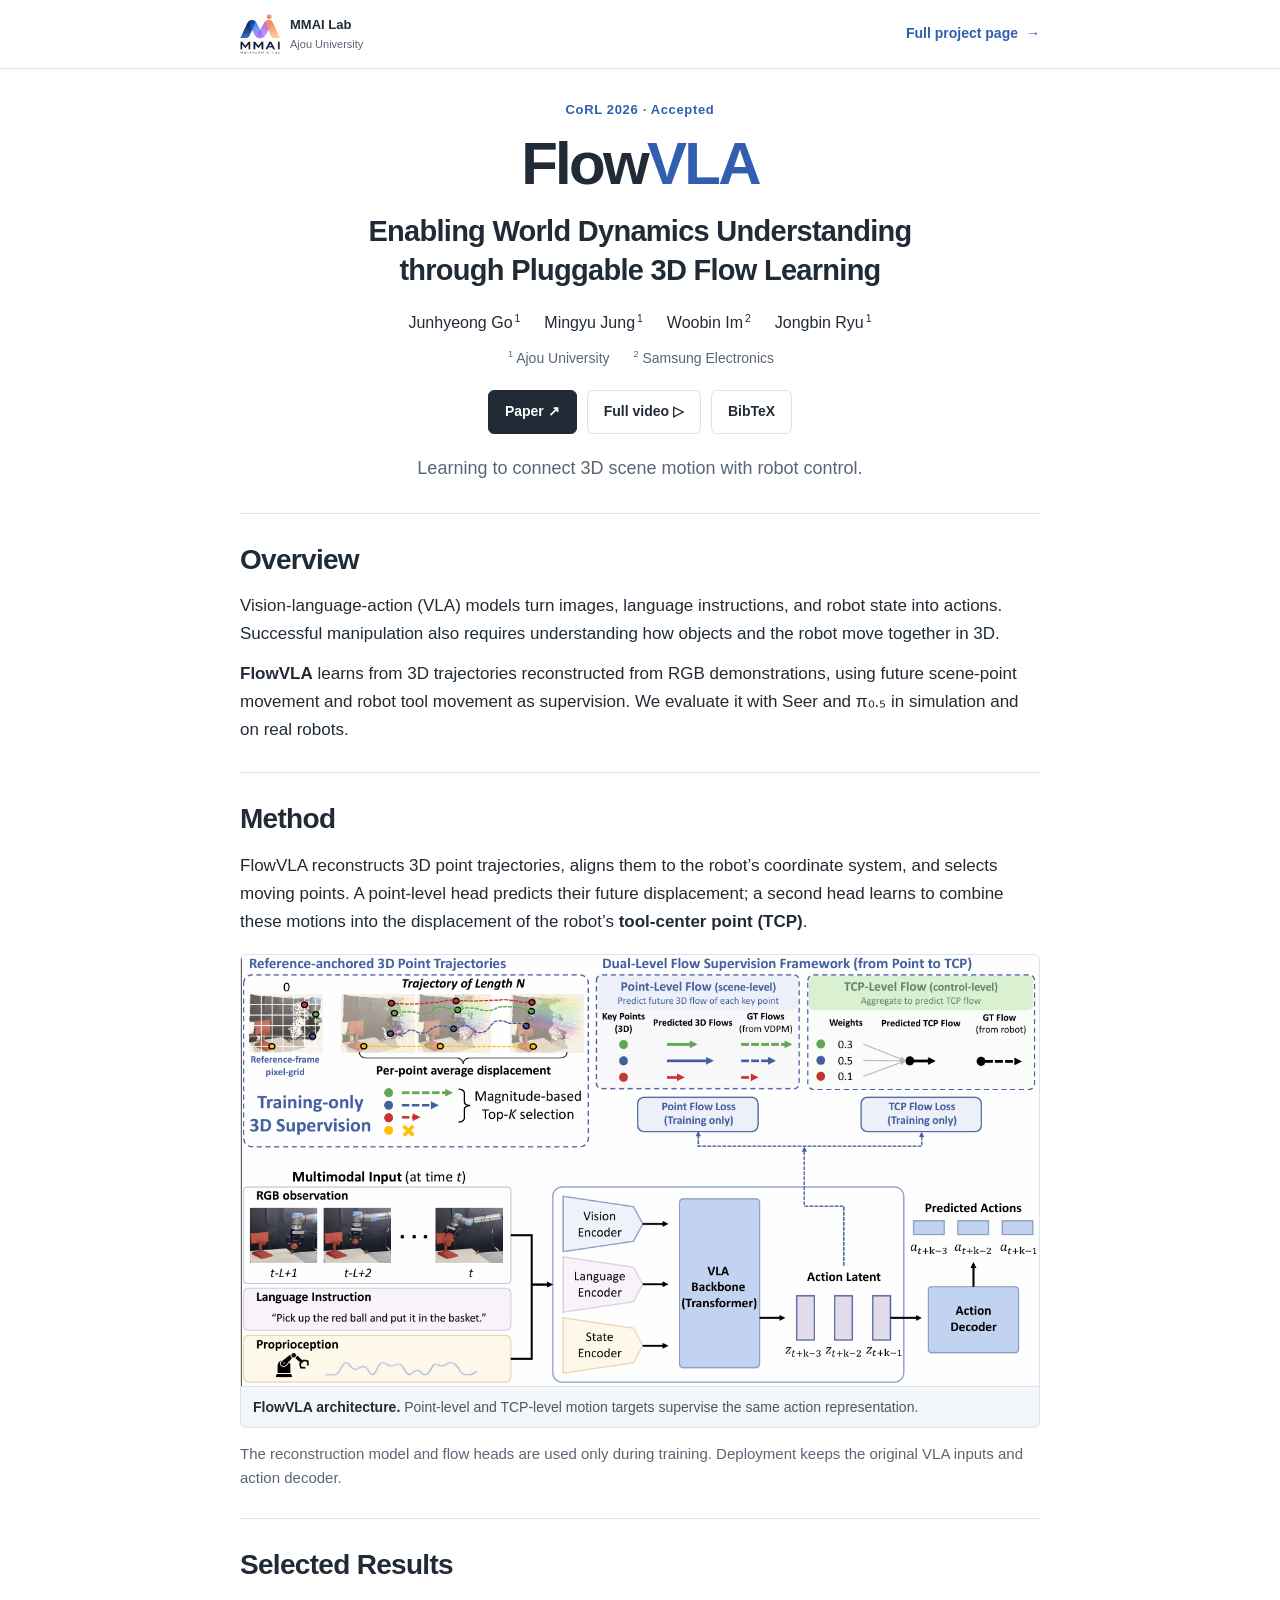
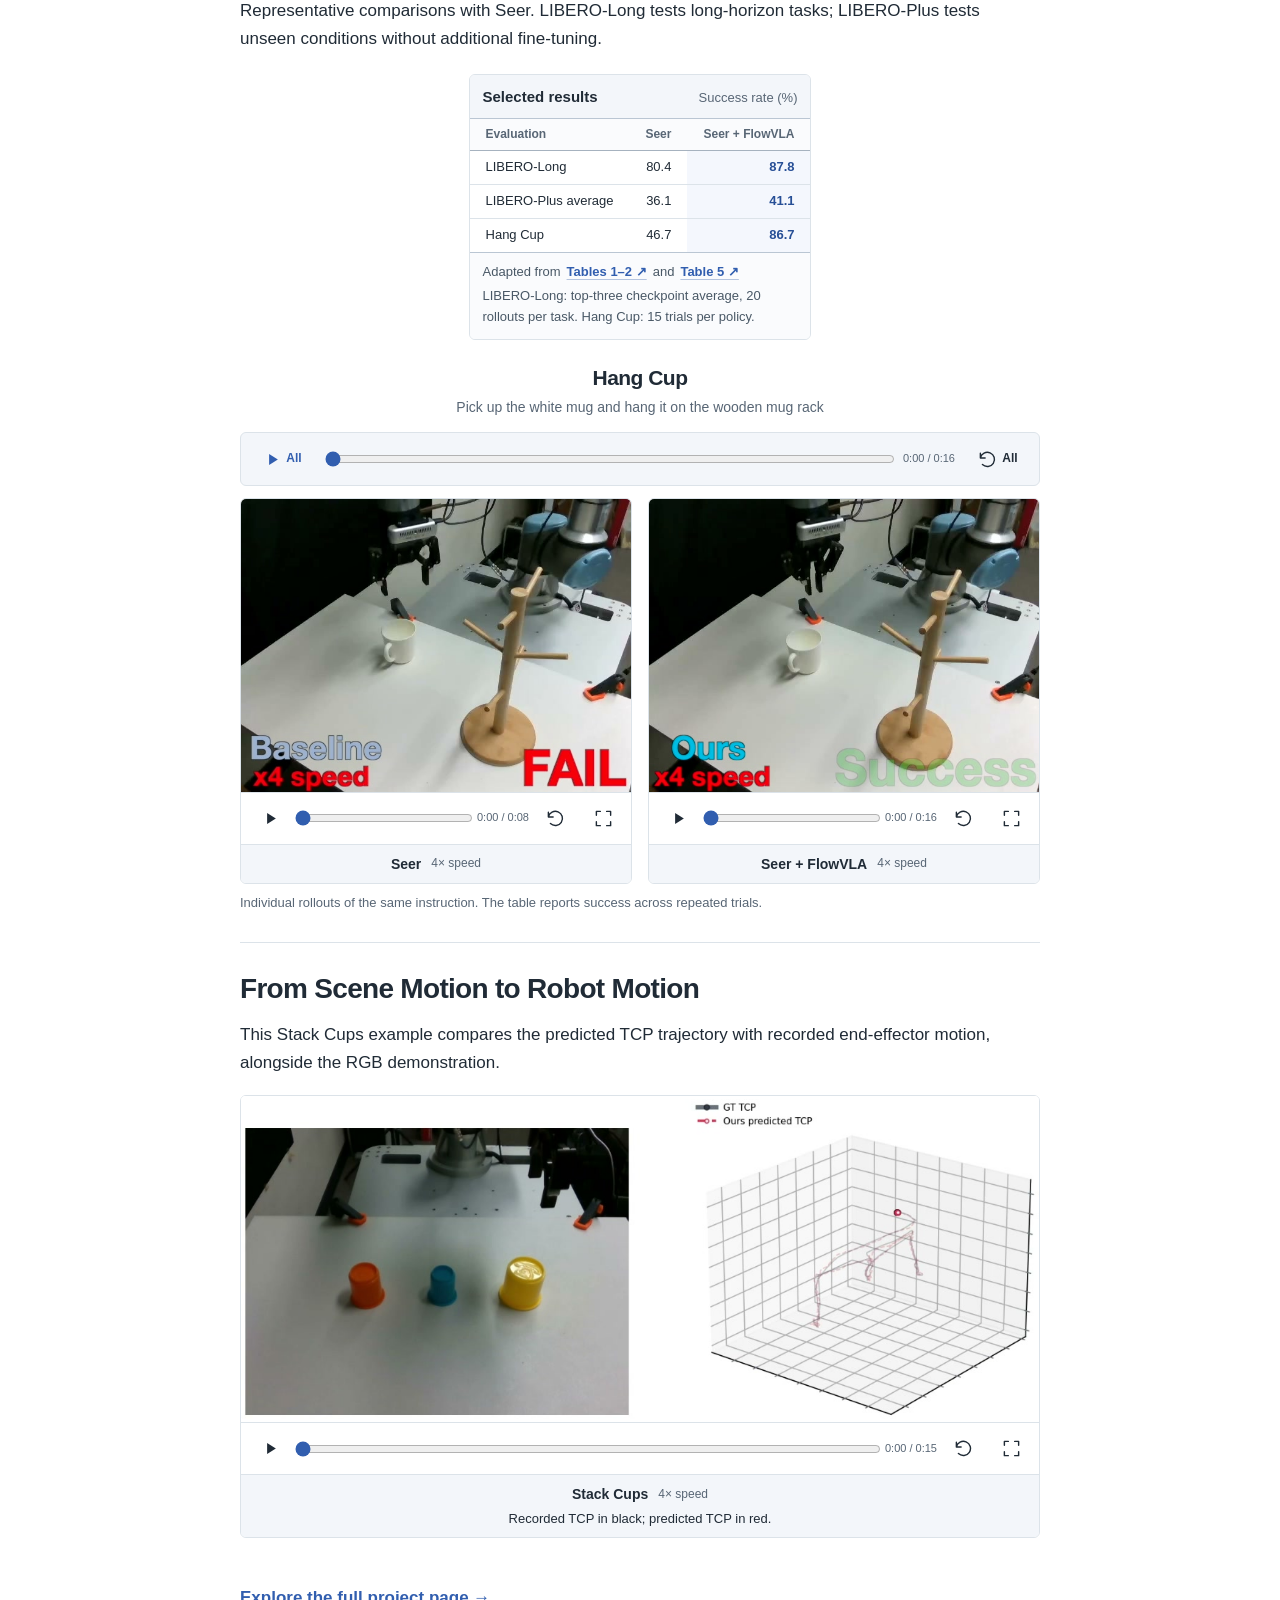
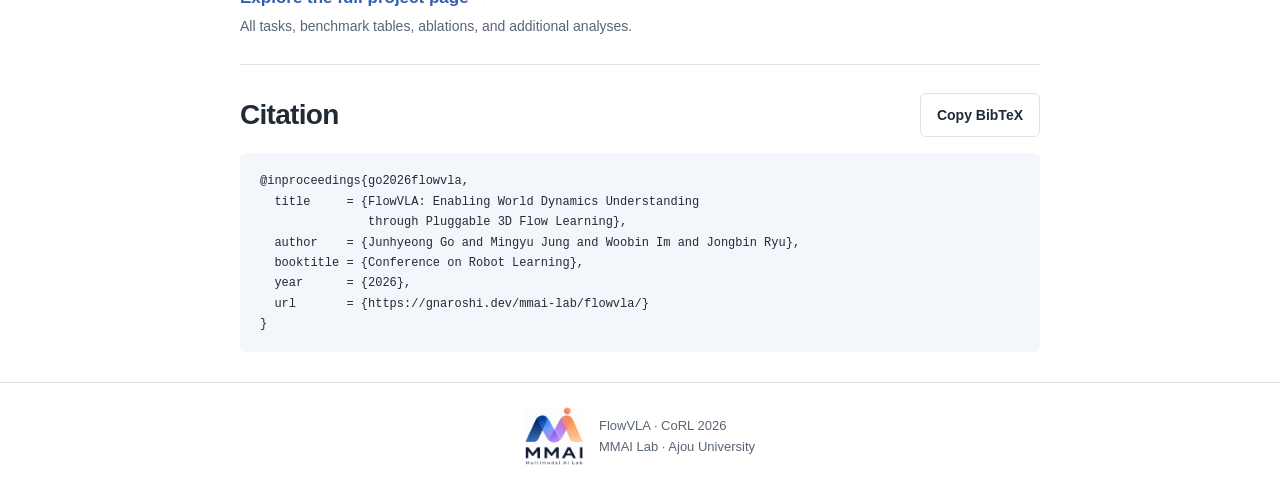
==== flowvla/abstract/index.html @ 70530c6d "Add a concise FlowVLA research summary" ====
<!doctype html>
<html lang="en"><head><meta charset="utf-8"><meta name="viewport" content="width=device-width,initial-scale=1"><meta name="color-scheme" content="light"><title>FlowVLA — Research Summary · CoRL 2026</title><meta name="description" content="FlowVLA distills manipulation-relevant 3D scene motion into VLA policies using training-only point-to-TCP supervision. Accepted at CoRL 2026. MMAI Lab, Ajou University."><meta name="author" content="Junhyeong Go, Mingyu Jung, Woobin Im, Jongbin Ryu"><meta name="citation_title" content="FlowVLA: Enabling World Dynamics Understanding through Pluggable 3D Flow Learning"><meta name="citation_author" content="Junhyeong Go"><meta name="citation_author" content="Mingyu Jung"><meta name="citation_author" content="Woobin Im"><meta name="citation_author" content="Jongbin Ryu"><meta name="citation_conference_title" content="Conference on Robot Learning"><meta name="citation_publication_date" content="2026"><meta property="og:type" content="website"><meta property="og:title" content="FlowVLA — Research Summary · CoRL 2026"><meta property="og:description" content="Learn 3D motion during training. Keep the original VLA at inference."><link rel="icon" href="../assets/images/favicon.png" type="image/png"><link rel="stylesheet" href="../styles.css?v=16"><script src="../script.js?v=14" defer></script><link rel="canonical" href="https://gnaroshi.dev/mmai-lab/flowvla/abstract/"><meta property="og:url" content="https://gnaroshi.dev/mmai-lab/flowvla/abstract/"><meta property="og:image" content="https://gnaroshi.dev/mmai-lab/flowvla/assets/images/overview.jpg"><meta property="og:image:alt" content="FlowVLA: Pluggable 3D Flow Learning"><meta name="twitter:card" content="summary_large_image"><meta name="citation_pdf_url" content="https://gnaroshi.dev/mmai-lab/flowvla/assets/papers/flowvla-submission.pdf"><link rel="stylesheet" href="summary.css?v=1"></head>
<body class="summary-page">
<a class="skip" href="#main">Skip to content</a>
<header class="site-header summary-header"><div class="wrap header-inner"><a class="brand" href="https://mmai-laboratory.github.io/" aria-label="MMAI Lab homepage"><img src="../assets/images/mmai-logo.png" width="58" height="58" alt="MMAI Lab"><span>MMAI Lab<small>Ajou University</small></span></a><a class="return-link" href="../">Full project page <span aria-hidden="true">→</span></a></div></header>
<a class="back-to-top" href="#top" aria-label="Back to top" title="Back to top"><svg viewBox="0 0 24 24" width="20" height="20" fill="none" stroke="currentColor" stroke-width="1.8" stroke-linecap="round" stroke-linejoin="round" aria-hidden="true"><path d="m6 12 6-6 6 6M12 6v14M5 3h14"/></svg></a>
<main id="main">
<section id="top" tabindex="-1" class="hero wrap" aria-labelledby="title">
  <p class="venue">CoRL 2026 · Accepted</p>
  <h1 id="title">Flow<span>VLA</span></h1>
  <p class="paper-title">Enabling World Dynamics Understanding<br class="title-break"> through Pluggable 3D Flow Learning</p>
  <div class="authors"><span><a href="https://gojunhyeong.github.io/">Junhyeong Go</a><sup>1</sup></span><span><a href="https://gnaroshi.dev/">Mingyu Jung</a><sup>1</sup></span><span><a href="https://iwbn.github.io/">Woobin Im</a><sup>2</sup></span><span><a href="https://sites.google.com/view/jongbinryu/about-me">Jongbin Ryu</a><sup>1</sup></span></div>
  <div class="affiliations"><span><sup>1</sup> Ajou University</span><span><sup>2</sup> Samsung Electronics</span></div>
  <div class="actions"><a class="button primary" href="../assets/papers/flowvla-submission.pdf">Paper ↗</a><a class="button" href="../#overview-player">Full video ▷</a><a class="button" href="#citation">BibTeX</a></div>
  <p class="hero-summary">Learning to connect 3D scene motion with robot control.</p>
</section>
<section id="overview" class="section wrap" tabindex="-1" aria-labelledby="overview-title">
  <h2 id="overview-title">Overview</h2>
  <p>Vision-language-action (VLA) models turn images, language instructions, and robot state into actions. Successful manipulation also requires understanding how objects and the robot move together in 3D.</p>
  <p><strong>FlowVLA</strong> learns from 3D trajectories reconstructed from RGB demonstrations, using future scene-point movement and robot tool movement as supervision. We evaluate it with Seer and π₀.₅ in simulation and on real robots.</p>
</section>
<section id="method" class="section wrap" tabindex="-1" aria-labelledby="method-title">
  <h2 id="method-title">Method</h2>
  <p>FlowVLA reconstructs 3D point trajectories, aligns them to the robot’s coordinate system, and selects moving points. A point-level head predicts their future displacement; a second head learns to combine these motions into the displacement of the robot’s <strong>tool-center point (TCP)</strong>.</p>
  <figure class="research-figure "><a class="figure-image" href="../assets/images/method.png" data-figure-title="FlowVLA architecture" data-figure-caption="Point-level and TCP-level motion targets supervise the same action representation." aria-label="Enlarge FlowVLA architecture"><img src="../assets/images/method.png" width="1276" height="690" loading="lazy" alt="FlowVLA reconstructs scene motion and supervises point-level flow and tool-center-point flow during training."></a><figcaption><span class="figure-caption-title">FlowVLA architecture.</span> Point-level and TCP-level motion targets supervise the same action representation.</figcaption></figure>
  <p class="training-note">The reconstruction model and flow heads are used only during training. Deployment keeps the original VLA inputs and action decoder.</p>
</section>
<section id="results" class="section wrap" tabindex="-1" aria-labelledby="results-title">
  <h2 id="results-title">Selected Results</h2>
  <p>Representative comparisons with Seer. LIBERO-Long tests long-horizon tasks; LIBERO-Plus tests unseen conditions without additional fine-tuning.</p>
  <figure class="table-block compact-table summary-table">
  <figcaption class="table-caption" id="selected-caption"><span class="table-title">Selected results</span> <span class="table-metric">Success rate (%)</span></figcaption>
  <div class="table-scroll" tabindex="0" role="region" aria-label="Selected results"><table class="result-table" aria-labelledby="selected-caption"><thead><tr><th scope="col">Evaluation</th><th scope="col">Seer</th><th scope="col">Seer + FlowVLA</th></tr></thead><tbody><tr><th scope="row">LIBERO-Long</th><td>80.4</td><td class="ours-column">87.8</td></tr><tr><th scope="row">LIBERO-Plus average</th><td>36.1</td><td class="ours-column">41.1</td></tr><tr><th scope="row">Hang Cup</th><td>46.7</td><td class="ours-column">86.7</td></tr></tbody></table></div>
  <div class="table-footer"><p class="table-provenance"><span>Adapted from</span> <a class="table-source-link" href="../assets/papers/flowvla-submission.pdf#page=6" target="_blank" rel="noopener" aria-label="Paper Tables 1–2, page 6 (opens in a new tab)">Tables 1–2 ↗</a><span>and</span> <a class="table-source-link" href="../assets/papers/flowvla-submission.pdf#page=8" target="_blank" rel="noopener" aria-label="Paper Table 5, page 8 (opens in a new tab)">Table 5 ↗</a></p><p class="table-note">LIBERO-Long: top-three checkpoint average, 20 rollouts per task. Hang Cup: 15 trials per policy.</p></div>
</figure>
  <div class="summary-comparison"><h3>Hang Cup</h3><p class="instruction">Pick up the white mug and hang it on the wooden mug rack</p><div class="media-group" data-group-label="Hang Cup comparison"><div class="comparison-pair"><figure class="clip" data-media="hang-cup-baseline">
  <div class="media-shell" data-title="Hang Cup · Seer">
    <div class="video-viewport" style="--video-ratio:1.3333333333;--frame-width:100.0000000000%;--crop-width:100.0000000000%;--crop-height:100.0000000000%;--crop-left:0.0000000000%;--crop-top:0.0000000000%"><div class="video-frame"><video class="loop-video" controls muted playsinline preload="none" data-duration="8.75875" width="640" height="480" poster="../assets/posters/ppt-hang-cup-baseline.jpg" aria-label="Hang Cup · Seer" ><source src="../assets/videos/ppt-hang-cup-baseline.mp4" type="video/mp4"></video></div></div>
  </div>
  <figcaption><span class="clip-label">Seer<span class='speed'>4× speed</span></span></figcaption>
</figure><figure class="clip" data-media="hang-cup-ours">
  <div class="media-shell" data-title="Hang Cup · Seer + FlowVLA">
    <div class="video-viewport" style="--video-ratio:1.3333333333;--frame-width:100.0000000000%;--crop-width:100.0000000000%;--crop-height:100.0000000000%;--crop-left:0.0000000000%;--crop-top:0.0000000000%"><div class="video-frame"><video class="loop-video" controls muted playsinline preload="none" data-duration="16.558208" width="640" height="480" poster="../assets/posters/ppt-hang-cup-ours.jpg" aria-label="Hang Cup · Seer + FlowVLA" ><source src="../assets/videos/ppt-hang-cup-ours.mp4" type="video/mp4"></video></div></div>
  </div>
  <figcaption><span class="clip-label">Seer + FlowVLA<span class='speed'>4× speed</span></span></figcaption>
</figure></div></div><p class="caption">Individual rollouts of the same instruction. The table reports success across repeated trials.</p></div>
</section>
<section id="motion" class="section wrap" tabindex="-1" aria-labelledby="motion-title">
  <h2 id="motion-title">From Scene Motion to Robot Motion</h2>
  <p>This Stack Cups example compares the predicted TCP trajectory with recorded end-effector motion, alongside the RGB demonstration.</p>
  <figure class="clip" data-media="tcp-stack-cups">
  <div class="media-shell" data-title="Stack Cups">
    <div class="video-viewport" style="--video-ratio:2.4454148472;--frame-width:100.0000000000%;--crop-width:100.0000000000%;--crop-height:104.8034934498%;--crop-left:0.0000000000%;--crop-top:-2.4017467249%"><div class="video-frame"><video class="loop-video" controls muted playsinline preload="none" data-duration="15.067" width="1120" height="480" poster="../assets/posters/ppt-tcp-stack-cups.jpg" aria-label="Stack Cups" ><source src="../assets/videos/ppt-tcp-stack-cups.mp4" type="video/mp4"></video></div></div>
  </div>
  <figcaption><span class="clip-label">Stack Cups<span class='speed'>4× speed</span></span><span class="clip-description">Recorded TCP in black; predicted TCP in red.</span></figcaption>
</figure>
</section>
<div class="wrap full-study"><a href="../">Explore the full project page <span aria-hidden="true">→</span></a><p>All tasks, benchmark tables, ablations, and additional analyses.</p></div>
<section id="citation" data-outline-target class="section wrap citation" tabindex="-1" aria-labelledby="citation-title"><div class="citation-heading"><h2 id="citation-title">Citation</h2><div class="copy-wrap js-only"><span id="copy-status" role="status" aria-live="polite"></span><button id="copy-citation" class="button" type="button">Copy BibTeX</button></div></div><pre tabindex="0"><code id="bibtex">@inproceedings{go2026flowvla,
  title     = {FlowVLA: Enabling World Dynamics Understanding
               through Pluggable 3D Flow Learning},
  author    = {Junhyeong Go and Mingyu Jung and Woobin Im and Jongbin Ryu},
  booktitle = {Conference on Robot Learning},
  year      = {2026},
  url       = {https://gnaroshi.dev/mmai-lab/flowvla/}
}</code></pre></section>
</main>
<footer><div class="wrap footer-inner"><a href="https://mmai-laboratory.github.io/" aria-label="MMAI Lab homepage"><img src="../assets/images/mmai-logo.png" width="92" height="92" alt="MMAI Lab" loading="lazy"></a><p>FlowVLA · CoRL 2026<br>MMAI Lab · Ajou University</p></div></footer>
<dialog id="video-dialog" aria-labelledby="dialog-title"><div class="dialog-head"><h2 id="dialog-title"></h2><button type="button" id="close-dialog" class="button">Close ×</button></div><div class="media-shell" data-title="Expanded video"><div class="video-viewport"><div class="video-frame"><video id="expanded-video" controls muted playsinline preload="none"></video></div></div></div></dialog>
<dialog id="figure-dialog" aria-labelledby="figure-dialog-title"><div class="dialog-head"><h2 id="figure-dialog-title"></h2><div class="dialog-actions"><button type="button" id="figure-zoom" class="button" aria-pressed="false">Original size</button><button type="button" id="close-figure" class="button">Close ×</button></div></div><div class="figure-viewer" tabindex="0" aria-label="Enlarged figure"><img id="expanded-figure" alt=""></div><p id="figure-dialog-caption"></p></dialog>
</body></html>
---- flowvla/styles.css ----
:root{--ink:#202b36;--muted:#586675;--accent:#315eaf;--line:#dce3e9;--soft:#f3f6fa;--surface:#fafbfd;--width:800px;--reading:800px;--radius:6px;--body:17px;--header:88px;--section-gap:40px;--block-gap:28px}
*{box-sizing:border-box}html{scroll-behavior:smooth;scroll-padding-top:var(--header)}body{margin:0;color:var(--ink);background:#fff;font:var(--body)/1.65 -apple-system,BlinkMacSystemFont,"Segoe UI",Arial,sans-serif;-webkit-font-smoothing:antialiased}h1,h2,h3,h4,p,figure{margin:0}h1,h2,h3,h4{line-height:1.3;letter-spacing:-.025em;text-wrap:balance}h2{font-size:30px;font-weight:700}h3{font-size:23px;font-weight:650}h4{font-size:19px;font-weight:650}p{overflow-wrap:break-word}a{color:var(--accent);text-decoration:none;text-underline-offset:3px}a:hover{text-decoration:underline}button,input{font:inherit}button{cursor:pointer}button,a{-webkit-tap-highlight-color:transparent}button:focus-visible,a:focus-visible,input:focus-visible,[tabindex="0"]:focus-visible{outline:3px solid var(--accent);outline-offset:3px}[tabindex="-1"]:focus{outline:none}img,video{display:block;max-width:100%;height:auto}strong{font-weight:650}button:disabled{opacity:.6;cursor:wait}[hidden]{display:none!important}.wrap{width:min(var(--width),calc(100% - 48px));margin-inline:auto}.prose{width:100%;max-width:var(--reading);margin-inline:auto}.prose p+p{margin-top:14px}.prose h3+p,.prose h4+p{margin-top:10px}.caption,.table-note{font-size:13px;line-height:1.6;color:var(--muted);margin:10px 0 0}.skip{position:fixed;z-index:100;top:8px;left:8px;background:white;padding:8px 16px;transform:translateY(-180%)}.skip:focus{transform:none}.sr-only,.group-label{position:absolute;width:1px;height:1px;padding:0;margin:-1px;overflow:hidden;clip:rect(0,0,0,0);white-space:nowrap;border:0}.js-only{display:none}.js .js-only{display:flex}.anchor-alias{display:block;height:0;pointer-events:none}
.site-header{overflow-anchor:none;position:sticky;z-index:20;top:0;background:#fffffff5;backdrop-filter:blur(12px);border-bottom:1px solid var(--line)}.header-inner{display:flex;align-items:center;justify-content:space-between;gap:20px;min-height:68px;position:relative}.brand{display:flex;align-items:center;gap:10px;color:var(--ink);font-size:13px;line-height:1.3;font-weight:650;white-space:nowrap}.brand:hover{text-decoration:none}.brand img{width:40px;height:42px;object-fit:contain}.brand small{display:block;font-size:11px;font-weight:400;color:var(--muted);margin-top:3px}.main-nav{display:flex;flex-wrap:wrap;align-items:center;gap:20px;font-size:13px;line-height:1.4}.main-nav a{color:var(--muted);padding:14px 0}.main-nav a[aria-current]{color:var(--accent);text-decoration:underline;text-underline-offset:7px;text-decoration-thickness:2px}.nav-toggle{display:none;border:1px solid var(--line);border-radius:6px;background:white;font-size:14px;min-height:44px;padding:8px 12px;color:var(--ink)}
.hero{text-align:center;padding:38px 0 28px}.venue{font-size:13px;letter-spacing:.05em;color:var(--accent);font-weight:600;margin-bottom:12px}.hero h1{font-size:60px;letter-spacing:-.045em;font-weight:740;line-height:1.06}.hero h1 span{color:var(--accent)}.paper-title{font-size:29px;line-height:1.35;font-weight:550;letter-spacing:-.025em;margin:16px auto 20px;text-wrap:balance}.authors{display:flex;justify-content:center;flex-wrap:wrap;gap:6px 24px;font-size:16px}.authors a{color:var(--ink)}sup{font-size:.65em;line-height:0;vertical-align:super;margin-left:2px}.affiliations{display:flex;justify-content:center;flex-wrap:wrap;gap:4px 22px;margin-top:10px;color:var(--muted);font-size:14px}.actions{display:flex;justify-content:center;gap:10px;margin:20px 0}.button{display:inline-flex;align-items:center;justify-content:center;min-height:44px;padding:9px 16px;border:1px solid var(--line);border-radius:var(--radius);background:white;color:var(--ink);font-size:14px;line-height:1.4;font-weight:600}.button:hover{background:var(--soft);text-decoration:none}.button.primary{background:var(--ink);border-color:var(--ink);color:white}.hero-summary{font-size:18px;line-height:1.6;color:var(--muted);margin:20px auto 0}.overview{padding-bottom:var(--section-gap)}.overview-player figcaption{display:none}.abstract{margin:0 0 22px}.abstract h2{margin-bottom:16px}.section{padding:var(--section-gap) 0;border-top:2px solid var(--line)}.section-intro{margin-bottom:22px;border-left:3px solid var(--accent);padding-left:16px}.section-intro h2+p{margin-top:12px}.result-block{margin-top:var(--block-gap);padding-top:var(--block-gap);border-top:1px solid var(--line)}.section-intro+.result-block{border-top:0;padding-top:0;margin-top:0}.result-block>h3,.result-block>.prose>h3{margin-bottom:10px}.result-explanation{margin-bottom:14px}.performance-evidence>.result-explanation{margin:16px 0 0}.subsection-heading{margin-bottom:14px}.method-summary{margin:0 0 20px}.method-summary p+p{margin-top:14px}.additional-result{margin-top:24px}.additional-result>h3{font-size:20px;margin-bottom:10px}
/* One shared reading column. Every figure owns its caption and true aspect ratio. */
.research-figure{margin:18px auto 0;max-width:100%;min-width:0;width:100%}.figure-image{display:block;position:relative;max-width:100%;overflow:hidden;background:white;cursor:zoom-in;border:1px solid var(--line);border-radius:var(--radius) var(--radius) 0 0}.figure-image>img{width:100%;height:auto;object-fit:contain}.figure-image:hover{border-color:#9ab1d3}.research-figure figcaption{margin:0;padding:9px 12px;background:var(--soft);border:1px solid var(--line);border-top:0;border-radius:0 0 var(--radius) var(--radius);font-size:13px;line-height:1.55;color:var(--muted);text-align:left}.figure-caption-title{font-weight:650;color:var(--ink)}.figure-panels{display:grid;grid-template-columns:var(--panel-columns,1fr 1fr);gap:12px;padding:12px;border:1px solid var(--line);border-radius:var(--radius) var(--radius) 0 0}.figure-panel{position:relative;aspect-ratio:var(--panel-ratio);overflow:hidden;display:block;border:0;border-radius:0}.figure-panel img{position:absolute;width:var(--panel-width);max-width:none;height:auto;left:var(--panel-left);top:0}.figure-medium{max-width:660px}.reconstruction-figure{margin:0!important}.data-efficiency{display:grid;grid-template-columns:minmax(0,1fr) 280px;gap:28px;align-items:center}.data-efficiency h3{margin-bottom:10px}.data-efficiency p{font-size:16px}.data-efficiency .research-figure{margin:0}.setup-layout{display:grid;grid-template-columns:280px minmax(0,1fr);gap:28px;align-items:center;margin:16px 0 22px}.setup-layout .research-figure{margin:0}.setup-layout p{font-size:16px}.task-taxonomy{border:1px solid var(--line);border-radius:var(--radius);overflow:hidden}.task-taxonomy figcaption{border:0;border-top:1px solid var(--line);border-radius:0}.task-categories{display:grid;grid-template-columns:repeat(2,minmax(0,1fr));gap:24px;padding:16px}.task-category h4{font-size:19px}.task-category>p{font-size:13px;color:var(--muted);margin:4px 0 12px}.task-tiles{display:grid;grid-template-columns:repeat(2,minmax(0,1fr));gap:10px}.task-tile{display:block;position:relative;aspect-ratio:var(--tile-ratio);overflow:hidden;cursor:zoom-in}.task-tile img{position:absolute;width:var(--tile-width);height:auto;max-width:none;left:var(--tile-left);top:var(--tile-top)}.task-category:last-child .task-tile:last-child{grid-column:1/-1;width:calc((100% - 10px)/2);justify-self:center}.qualitative-block>.prose,.method-evidence>.prose{margin-bottom:16px}.qualitative-block:first-of-type{margin-top:0;padding-top:0;border-top:0}.aggregation-task{text-align:center;font-size:14px;font-weight:600;color:var(--muted);margin:16px 0 10px}
/* The selected task changes; the gallery frame does not. */
.media-gallery{margin-top:16px}.choices{display:flex;justify-content:center;align-items:center;flex-wrap:wrap;gap:6px;margin:0 auto 16px}.choices button{color:var(--muted);border:1px solid var(--line);background:white;border-radius:5px;padding:8px 12px;min-height:44px;line-height:1.35;font-size:14px;font-weight:600}.choices button:hover{background:var(--soft)}.choices button[aria-pressed=true]{color:var(--accent);border-color:#9cb4db;background:#eef3fb}.gallery-panel+.gallery-panel{margin-top:24px}.js .gallery-stage{display:grid;align-items:start;isolation:isolate}.js .gallery-stage>.gallery-panel{grid-area:1/1;width:100%;min-width:0;margin:0}.js .gallery-stage>.gallery-panel[hidden]{display:block!important;visibility:hidden;pointer-events:none}.task-heading{text-align:center;margin:0 auto 12px}.task-heading h3,.task-heading h4{font-size:18px}.js .media-gallery .task-heading{min-height:var(--task-heading-height,0px)}.instruction{font-size:14px;line-height:1.5;color:var(--muted);margin-top:6px}.clip{min-width:0;background:white;border:1px solid var(--line);border-radius:var(--radius);overflow:hidden;display:flex;flex-direction:column}.media-shell{min-width:0;background:white}.media-shell video{width:100%;height:auto;object-fit:contain;background:white}.video-viewport{position:relative;overflow:hidden;aspect-ratio:var(--video-ratio,4/3);background:white;display:flex;align-items:center;justify-content:center}.video-frame{position:relative;width:var(--frame-width,100%);height:100%;overflow:hidden;flex-shrink:0}.media-shell .video-viewport video{position:absolute;inset:0;width:100%;height:100%;max-width:none;object-fit:contain}.js .media-shell .video-frame video{inset:auto;left:var(--crop-left,0%);top:var(--crop-top,0%);width:var(--crop-width,100%);height:var(--crop-height,100%);max-height:none}.clip figcaption{padding:9px 12px;text-align:center;border-top:1px solid var(--line);background:var(--soft);flex:1}.clip-label{display:flex;justify-content:center;align-items:center;flex-wrap:wrap;gap:4px 10px;font-size:14px;font-weight:650;color:var(--ink);line-height:1.45}.speed{color:var(--muted);font-size:12px;font-weight:400;white-space:nowrap}.clip-description{display:block;font-size:13px;line-height:1.5;margin-top:4px}.aggregation-grid,.comparison-pair{display:grid;grid-template-columns:repeat(2,minmax(0,1fr));gap:16px;align-items:stretch;width:100%;margin:0 auto}.comparison-pair.single{display:block;width:calc((100% - 16px)/2)}.media-group{width:100%}
/* Compact icons retain a generous touch target and explicit accessible names. */
.player-controls{display:grid;grid-template-columns:44px minmax(32px,1fr) auto 44px 44px;align-items:center;gap:4px;padding:3px 6px;border-top:1px solid var(--line);background:white;min-height:52px;line-height:1.2}.player-controls button,.group-controls button{display:inline-flex;align-items:center;justify-content:center;gap:5px;background:transparent;border:0;border-radius:4px;color:var(--ink);min-height:44px;min-width:44px;font-size:13px;line-height:1.3;padding:6px}.player-controls button:hover,.group-controls button:hover{background:#e9eff7}.control-button .control-icon{width:19px;height:19px;flex:0 0 19px;display:block;pointer-events:none}.control-scope{font-size:12px;font-weight:600}.control-icon--loading{animation:spin .9s linear infinite}@keyframes spin{to{transform:rotate(360deg)}}.player-time,.group-time{font-variant-numeric:tabular-nums;font-size:11px;white-space:nowrap;color:var(--muted)}.player-seek,.group-seek{width:100%;min-width:0;height:32px;margin:0;accent-color:var(--accent);cursor:pointer}.player-status,.group-status{grid-column:1/-1;color:var(--muted);font-size:13px;line-height:1.5}.player-status:empty,.group-status:empty{display:none}.player-status[data-loading="true"],.group-status[data-loading="true"]{position:absolute;width:1px;height:1px;padding:0;margin:-1px;overflow:hidden;clip:rect(0,0,0,0);white-space:nowrap}.group-controls{display:grid;grid-template-columns:70px minmax(48px,1fr) auto 70px;align-items:center;gap:8px;padding:4px 6px;margin-bottom:12px;background:var(--soft);border:1px solid var(--line);border-radius:var(--radius);line-height:1.4}.group-play{color:var(--accent)!important}
/* Units appear once in each table caption. Rows and numeric columns share a compact rhythm. */
.table-block{margin-top:18px;width:100%;min-width:0}.table-caption{font-size:13px;font-weight:650;color:var(--ink);line-height:1.5;margin:0 0 8px}.table-scroll{overflow-x:auto;max-width:100%;scrollbar-width:thin}.table-scroll:focus-visible{outline-offset:1px}table{border-collapse:separate;border-spacing:0;width:100%;font-size:13px;line-height:1.45;font-variant-numeric:tabular-nums;white-space:nowrap}th,td{padding:7px 9px;border-bottom:1px solid var(--line);text-align:right;vertical-align:middle}thead th{border-top:2px solid #758493;border-bottom:1px solid #a6b2bf;color:var(--muted);font-size:12px;font-weight:600;background:var(--soft);white-space:normal}th:first-child{text-align:left}tbody th{font-weight:450;background:white}tbody tr:last-child>*{border-bottom:2px solid #b2bcc6}.ours td,.ours th{background:#eef3fc;color:#274f96;font-weight:650}.ours-column{color:#274f96;font-weight:650;background:#f4f7fd}.venue-cell{text-align:left;font-size:11px;color:var(--muted);white-space:nowrap}.benchmark-table thead th:nth-child(2){text-align:left}.paper-reference{color:inherit;text-decoration:underline;text-decoration-color:#b3c0d0;text-underline-offset:3px}.paper-reference:hover{color:var(--accent);text-decoration-color:var(--accent)}.analysis-grid{display:grid;grid-template-columns:repeat(2,minmax(0,1fr));gap:24px;align-items:start}.analysis-grid>div{min-width:0}.analysis-grid .table-block{margin-top:0}.analysis-grid table{white-space:normal}.analysis-grid td{white-space:nowrap}.analysis-grid th,.analysis-grid td{padding:7px 8px}
.citation-heading{display:flex;justify-content:space-between;align-items:center;gap:20px;margin-bottom:16px}.citation h2{font-size:28px}.copy-wrap{align-items:center;gap:12px}#copy-status{font-size:13px;color:var(--muted)}pre{margin:0;padding:18px 20px;background:var(--soft);overflow-x:auto;font:12px/1.7 ui-monospace,SFMono-Regular,Menlo,monospace;border-radius:var(--radius)}footer{padding:22px 0;border-top:1px solid var(--line)}.footer-inner{display:flex;justify-content:center;align-items:center;gap:16px}.footer-inner img{width:58px;height:61px;object-fit:contain}.footer-inner p{font-size:13px;color:var(--muted)}dialog{border:1px solid var(--line);border-radius:var(--radius);padding:16px;background:white;color:var(--ink);width:min(1180px,94vw);max-height:94dvh;overflow:auto}dialog::backdrop{background:#172131bd}.dialog-head{display:flex;align-items:center;justify-content:space-between;gap:16px;margin-bottom:12px}.dialog-head h2{font-size:20px}.dialog-actions{display:flex;gap:8px;flex-shrink:0}#video-dialog .media-shell{width:min(100%,calc(70dvh * var(--expanded-ratio,1.33333333)));margin-inline:auto}#video-dialog .player-controls{grid-template-columns:44px minmax(48px,1fr) auto 44px}.figure-viewer{overflow:auto;max-height:72dvh;overscroll-behavior:contain;background:white}.figure-viewer img{width:100%;max-width:100%;height:auto}.figure-viewer.is-original img{width:auto;max-width:none}#figure-dialog-caption{margin-top:12px;font-size:14px;color:var(--muted)}
@media(max-width:760px){:root{--header:78px}.header-inner{min-height:62px;flex-wrap:wrap}.brand img{width:34px;height:36px}.brand small{display:none}.js .nav-toggle{display:block}.js .main-nav{display:none;position:absolute;top:62px;left:-16px;right:-16px;padding:10px 16px 16px;background:white;border-bottom:1px solid var(--line);box-shadow:0 10px 15px #202b3610;grid-template-columns:repeat(2,minmax(0,1fr));gap:4px 12px;font-size:14px}.js .main-nav.is-open{display:grid}.main-nav a{padding:12px 10px}.main-nav a[aria-current]{background:var(--soft);border-radius:4px;text-decoration:none}.paper-title{font-size:26px}.title-break{display:none}.setup-layout{grid-template-columns:240px 1fr;gap:20px}.data-efficiency{grid-template-columns:1fr 240px;gap:20px}.analysis-grid{grid-template-columns:1fr;gap:20px}.task-categories{gap:18px;padding:12px}.task-tiles{gap:8px}.task-category:last-child .task-tile:last-child{width:calc((100% - 8px)/2)}}
@media(max-width:600px){:root{--body:16px;--section-gap:30px;--block-gap:22px}.wrap{width:calc(100% - 32px)}h2{font-size:27px}h3{font-size:22px}.hero{padding:28px 0 22px}.hero h1{font-size:50px}.paper-title{font-size:23px;margin:14px auto 18px}.authors{display:grid;grid-template-columns:repeat(2,max-content);gap:8px 18px;font-size:15px}.affiliations{font-size:13px;gap:2px 14px}.actions{margin:18px 0}.button{padding:9px 12px}.hero-summary{font-size:17px}.abstract{margin:0 0 18px}.section-intro{padding-left:12px;margin-bottom:18px}.research-figure{margin-top:14px}.research-figure figcaption{font-size:12px;padding:8px 10px}.figure-panels{grid-template-columns:1fr;padding:10px;gap:14px}.data-efficiency{grid-template-columns:1fr;gap:16px}.efficiency-chart{max-width:260px}.data-efficiency .research-figure{margin-inline:auto}.setup-layout{grid-template-columns:1fr;gap:14px}.setup-layout .research-figure{width:260px;margin-inline:auto}.setup-layout p{font-size:16px}.task-categories{grid-template-columns:1fr;gap:20px}.task-category>p{margin-bottom:10px}.task-tile{max-width:none}.aggregation-grid,.comparison-pair{grid-template-columns:1fr;gap:14px}.comparison-pair.single{width:100%}.choices{gap:6px;margin-bottom:12px}.choices button{font-size:13px;padding:8px 10px}.task-heading h3,.task-heading h4{font-size:18px}.clip-label{font-size:14px}.aggregation-task{font-size:13px}.table-block{margin-top:14px}th:first-child{position:sticky;left:0;z-index:1;max-width:146px;min-width:100px;white-space:normal;box-shadow:1px 0 var(--line)}.table-caption{font-size:12px}.table-note,.caption{font-size:12px}.benchmark-table{min-width:660px}.result-table{font-size:13px}.analysis-grid table{min-width:0}.analysis-grid th:first-child{max-width:none}.citation h2{font-size:25px}.citation-heading{gap:12px}.copy-wrap{flex-direction:column-reverse;align-items:flex-end;gap:6px}pre{padding:14px;font-size:11px}dialog{padding:12px;width:calc(100vw - 20px)}.dialog-head{align-items:flex-start}.dialog-head h2{font-size:18px}.dialog-actions{gap:6px}.dialog-actions .button{font-size:12px;padding:8px 10px}.figure-viewer{max-height:66dvh}.dialog-head:has(.dialog-actions){flex-wrap:wrap}.dialog-actions{margin-left:auto}}
@media(max-width:380px){.player-controls{grid-template-columns:44px minmax(26px,1fr) auto 44px 44px;gap:2px;padding-inline:3px}.player-time{font-size:10px}.group-controls{grid-template-columns:70px 1fr 70px;gap:2px 6px}.group-seek{grid-column:1/-1;grid-row:1}.group-play,.group-time,.group-restart{grid-row:2}.group-time{text-align:center}.group-status{grid-row:3}.affiliations{flex-direction:column}.paper-title{font-size:22px}}
@media(prefers-reduced-motion:reduce){html{scroll-behavior:auto}*{animation:none!important;transition:none!important}}
/* Table references belong to each method; short tables use their intrinsic width. */
.method-venue{display:inline-block;margin-left:7px;color:var(--muted);font-size:11px;font-weight:400;white-space:nowrap}.table-block.compact-table{width:max-content;max-width:100%;margin-inline:auto}.compact-table table{width:100%}.compact-table th,.compact-table td{padding:7px 16px}.compact-table .table-note{width:0;min-width:100%;text-align:left}.compact-table th:first-child{position:static;min-width:0;max-width:none;white-space:nowrap;box-shadow:none}.benchmark-table thead th:nth-child(2){text-align:right}
/* Equipment stays a compact image-and-specification unit. */
.setup-layout{display:grid;grid-template-columns:160px minmax(0,1fr);gap:20px;align-items:center;width:min(540px,100%);margin:14px auto 18px;padding:12px;border:1px solid var(--line);border-radius:var(--radius);background:var(--surface)}.setup-photo{display:block;border-radius:4px;overflow:hidden;cursor:zoom-in}.setup-photo img{width:100%;height:auto}.setup-specs{margin:0;font-size:14px;line-height:1.4}.setup-specs>div{display:grid;grid-template-columns:64px 1fr;gap:8px;padding:6px 0}.setup-specs dt{color:var(--muted);font-size:12px}.setup-specs dd{margin:0;font-weight:550}.setup-specs dd span{display:block;font-size:12px;color:var(--muted);font-weight:400;margin-top:2px}.setup-block>.task-taxonomy{margin-top:0}
/* One outline, presented as a right rail or a compact header menu. */
.outline-list,.outline-sublist{list-style:none;margin:0;padding:0}.outline-sublist{padding:0 0 6px 13px}.outline-item>a{font-weight:550}.outline-title{font-size:12px;color:var(--muted);margin:0 0 12px 12px}.outline-nav a,.main-nav a{display:flex;align-items:center;color:var(--muted);font-size:13px;line-height:1.4;text-decoration:none;padding:7px 12px;min-height:32px;border-left:2px solid transparent}.outline-nav a:hover,.main-nav a:hover{color:var(--ink);background:var(--soft)}.outline-nav a[aria-current],.main-nav a[aria-current]{color:var(--accent);background:#eef3fb;border-left-color:var(--accent);font-weight:650;text-decoration:none;border-radius:0 4px 4px 0}.outline-item.is-current-section>a{color:var(--ink)}.js .outline-sublist{display:none}.js .is-current-section>.outline-sublist{display:block}.page-outline{overflow-anchor:none;display:none;position:fixed;top:110px;left:calc(50% + 424px);width:176px;max-height:calc(100dvh - 140px);overflow-y:auto;scrollbar-width:thin;z-index:10}.page-outline .outline-nav{border-left:1px solid var(--line)}.page-outline .outline-item{margin:3px 0}.page-outline a{margin-left:-1px}.header-paper{margin-left:auto;display:none;font-size:13px;min-height:44px;align-items:center;color:var(--muted)}.js .nav-toggle{display:inline-flex;align-items:center;gap:10px;margin-left:auto;max-width:65%;min-height:44px}.nav-location{overflow:hidden;text-overflow:ellipsis;white-space:nowrap}.js .main-nav{display:none;position:absolute;left:auto;right:0;top:calc(100% + 1px);width:min(390px,calc(100vw - 32px));max-height:calc(100dvh - 100px);overflow-y:auto;padding:10px;background:white;border:1px solid var(--line);border-radius:0 0 6px 6px;box-shadow:0 10px 22px #202b3612}.js .main-nav.is-open{display:block}.main-nav .outline-item{margin:0}.main-nav a{min-height:44px;padding:10px 12px;font-size:14px}.main-nav .outline-sublist{padding-left:16px}.back-to-top{display:flex;align-items:center;justify-content:center;position:fixed;bottom:24px;right:24px;z-index:15;width:44px;height:44px;border:1px solid #cdd7e3;border-radius:50%;color:var(--accent);background:white;box-shadow:0 2px 8px #202b3612;text-decoration:none}.js .back-to-top:not(.is-visible){visibility:hidden;pointer-events:none}.back-to-top:hover{background:var(--soft);text-decoration:none}
@media(min-width:1240px){.page-outline{display:block}.js .nav-toggle,.js .main-nav,.js .main-nav.is-open{display:none}.header-paper{display:flex}}
@media(max-width:600px){.compact-table th,.compact-table td{padding:7px 10px}.compact-table th:first-child{white-space:normal;max-width:170px}.compact-table{font-size:13px}.setup-layout{grid-template-columns:120px minmax(0,1fr);gap:14px;padding:10px}.setup-specs{font-size:13px}.setup-specs>div{grid-template-columns:1fr;gap:2px;padding:4px 0}.setup-specs dt{font-size:11px}.setup-specs dd span{font-size:11px}.back-to-top{right:16px;bottom:16px}.benchmark-table{min-width:600px}.method-venue{font-size:10px;margin-left:4px}}
@media(max-width:380px){.setup-layout{grid-template-columns:96px minmax(0,1fr);gap:12px}.compact-table th,.compact-table td{padding-inline:8px}}

/* A table keeps its title, metric, source, and evaluation notes together. */
.table-block{border:1px solid var(--line);border-radius:var(--radius);background:white;overflow:hidden}
.table-caption{display:flex;align-items:baseline;justify-content:space-between;flex-wrap:wrap;gap:4px 16px;margin:0;padding:11px 13px;background:var(--soft);line-height:1.4}
.table-title{font-size:15px;font-weight:650;color:var(--ink)}
.table-metric{font-size:13px;font-weight:400;color:var(--muted);white-space:nowrap}
.table-block thead th{border-top:1px solid #bac6d3;background:#fafbfd}
.table-block tbody tr:last-child>*{border-bottom:0}
.table-footer{padding:9px 13px 11px;border-top:1px solid #bac6d3;background:#fafbfd;min-width:0}
.table-provenance{display:flex;align-items:baseline;flex-wrap:wrap;gap:2px 6px;font-size:13px;line-height:1.5;color:#495866}
.table-source-link{display:inline-flex;align-items:baseline;gap:5px;color:var(--accent);font-weight:600;text-decoration:underline;text-decoration-color:#b4c4df;text-underline-offset:3px}
.table-source-link:hover{text-decoration-color:var(--accent)}
.table-source-link>span{font-size:12px}.table-source-label{font-weight:600;color:var(--ink)}
.table-footer .table-note{width:auto;min-width:0;margin:5px 0 0;font-size:13px;line-height:1.6;color:#495866}
.compact-table .table-caption,.compact-table .table-footer{width:0;min-width:100%}
.table-scroll:focus-visible{outline-offset:-3px}
.research-figure figcaption{font-size:14px;color:#495866;line-height:1.6}
@media(max-width:600px){.table-caption{padding:10px 11px;gap:3px 12px}.table-footer{padding:9px 11px 10px}.table-title{font-size:14px}.table-metric,.table-provenance,.table-footer .table-note,.research-figure figcaption{font-size:13px}}

@media(max-width:600px){.benchmark-table th:first-child{min-width:170px;max-width:200px}}

/* The full study also links to the concise overview. */
.actions{flex-wrap:wrap}
---- flowvla/abstract/summary.css ----
/* A short reading path; controls and research assets match the full page. */
.summary-page .hero{padding-top:30px;padding-bottom:30px}
.summary-page .hero-summary{max-width:640px}
.summary-header .return-link{display:inline-flex;align-items:center;gap:8px;min-height:44px;font-size:14px;font-weight:550;white-space:nowrap}
.summary-page .section{padding:28px 0;border-top:1px solid var(--line)}
.summary-page .section>h2{margin-bottom:14px}
.summary-page .section>p+p{margin-top:12px}
.summary-page .section h2{font-size:28px}
.summary-page .research-figure{margin-top:18px}
.summary-page .training-note{margin-top:14px;color:var(--muted);font-size:15px;line-height:1.6}
.summary-table{margin-top:20px}
.summary-comparison{margin-top:24px}
.summary-comparison h3{font-size:21px;text-align:center}
.summary-comparison>.instruction{text-align:center;margin:6px 0 14px}
.summary-comparison>.caption{margin-top:9px}
#motion>.clip{margin-top:18px}
.full-study{padding:18px 0 26px}
.full-study>a{font-size:17px;font-weight:600}
.full-study>p{margin-top:3px;color:var(--muted);font-size:14px}
.summary-page .citation{padding-bottom:30px}
@media(max-width:600px){
  .summary-page .hero{padding-top:24px;padding-bottom:24px}
  .summary-header .header-inner{gap:12px}
  .summary-header .return-link{font-size:13px;gap:5px}
  .summary-page .section{padding:24px 0}
  .summary-page .section h2{font-size:25px}
  .summary-page .training-note{font-size:14px}
  .summary-table th:first-child{max-width:130px}
  .summary-page .full-study{padding-bottom:24px}
}
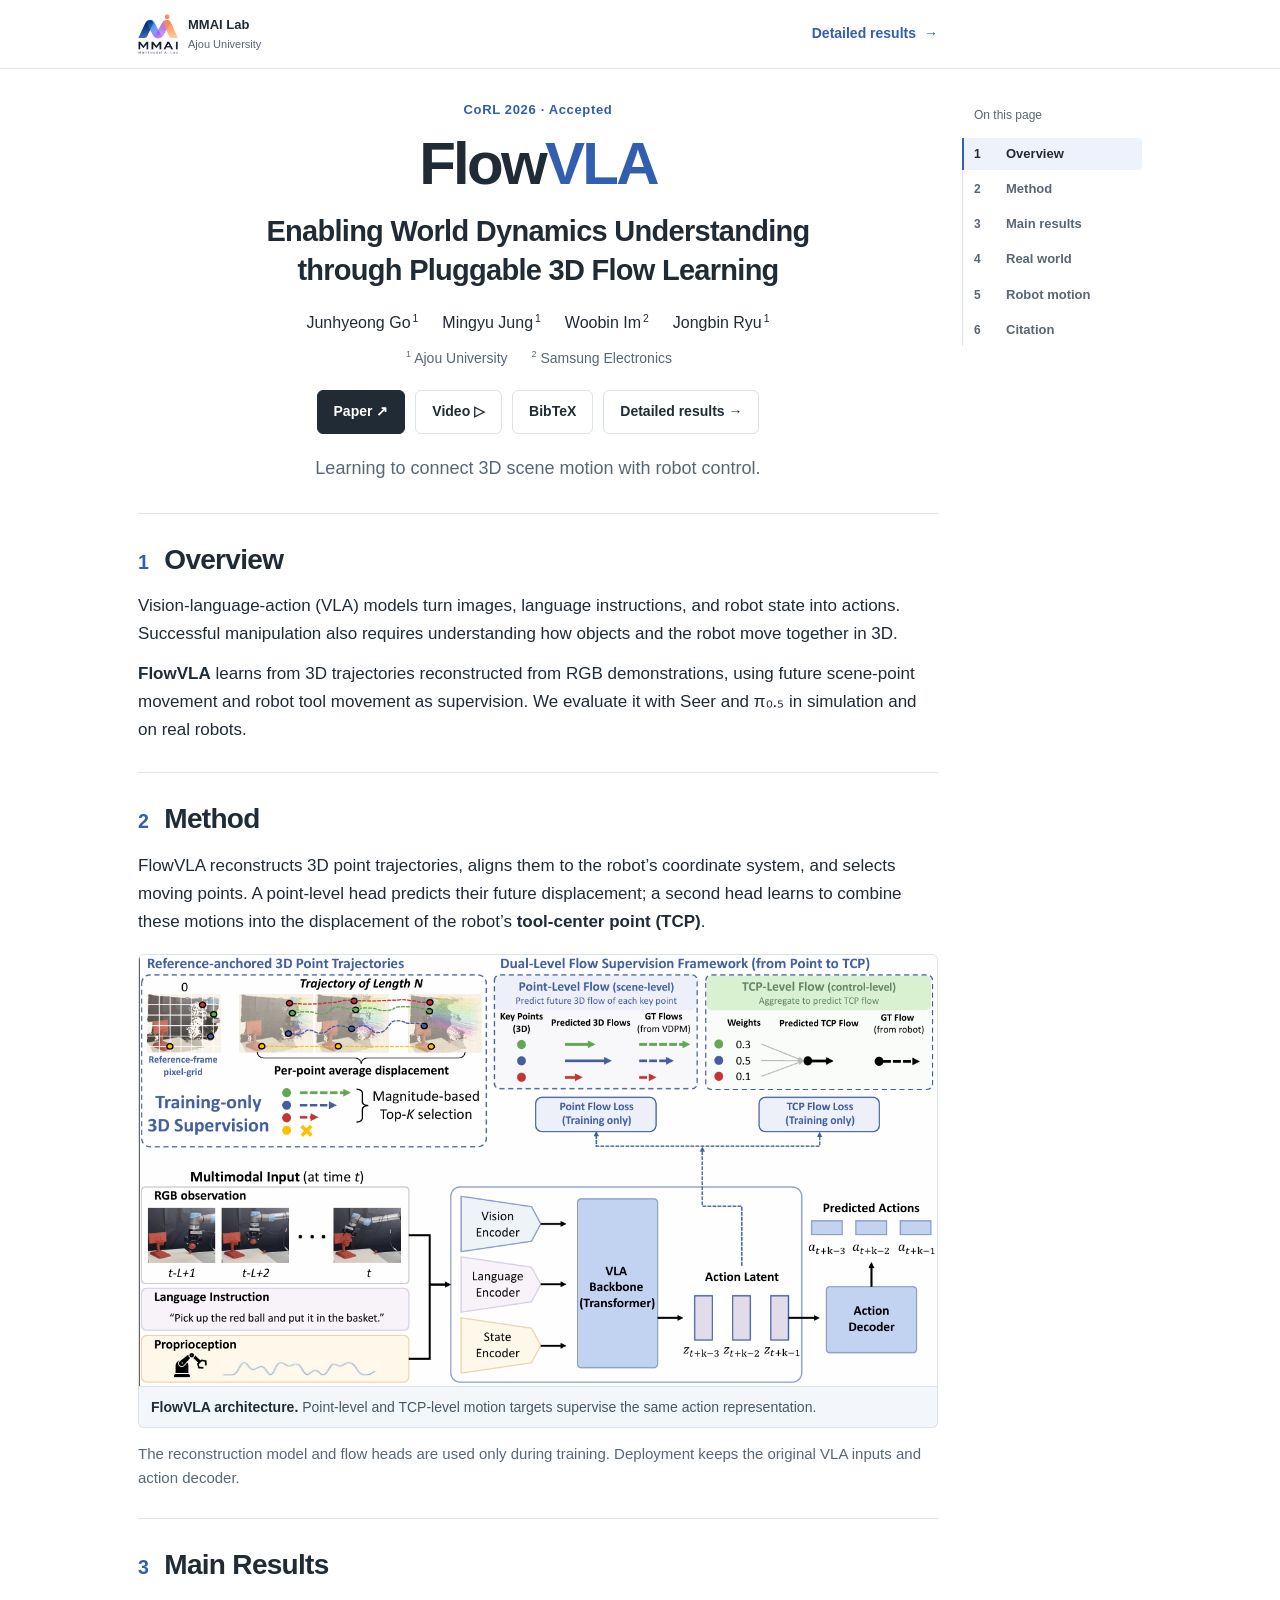
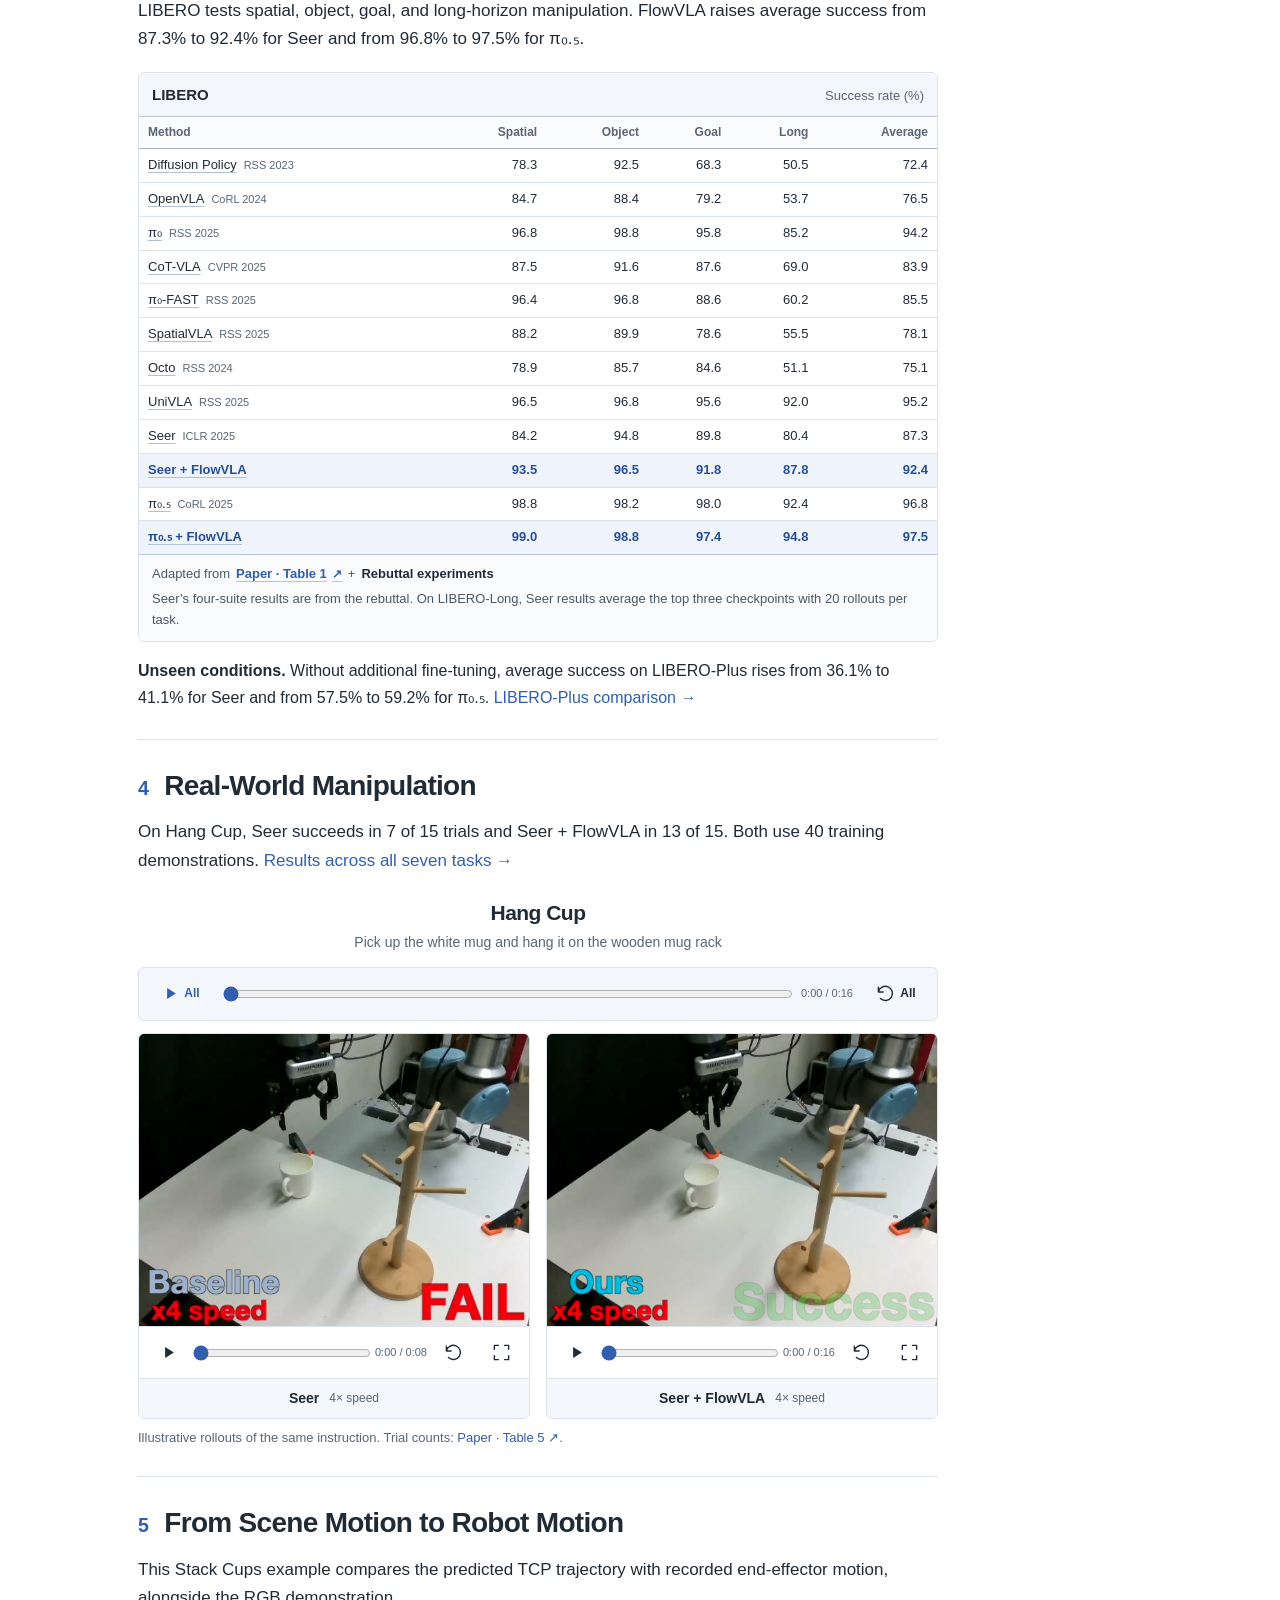
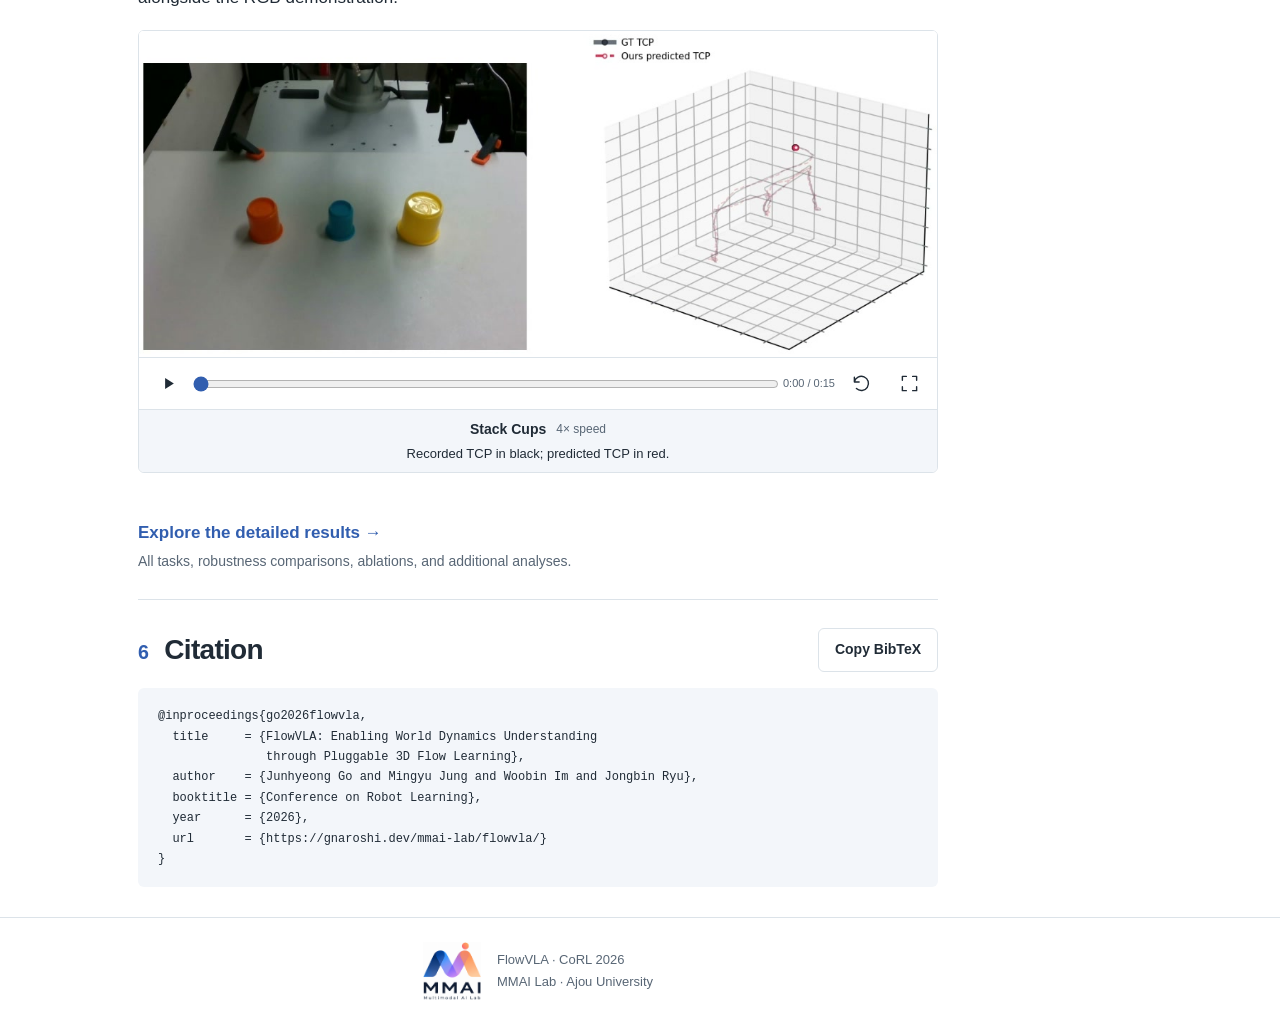
==== commit 262e3338: "Make the concise project page the default and restore the main comparison Context: The concise view " ====
--- a/flowvla/abstract/index.html
+++ b/flowvla/abstract/index.html
@@ -1,71 +1,2 @@
 <!doctype html>
-<html lang="en"><head><meta charset="utf-8"><meta name="viewport" content="width=device-width,initial-scale=1"><meta name="color-scheme" content="light"><title>FlowVLA — Research Summary · CoRL 2026</title><meta name="description" content="FlowVLA distills manipulation-relevant 3D scene motion into VLA policies using training-only point-to-TCP supervision. Accepted at CoRL 2026. MMAI Lab, Ajou University."><meta name="author" content="Junhyeong Go, Mingyu Jung, Woobin Im, Jongbin Ryu"><meta name="citation_title" content="FlowVLA: Enabling World Dynamics Understanding through Pluggable 3D Flow Learning"><meta name="citation_author" content="Junhyeong Go"><meta name="citation_author" content="Mingyu Jung"><meta name="citation_author" content="Woobin Im"><meta name="citation_author" content="Jongbin Ryu"><meta name="citation_conference_title" content="Conference on Robot Learning"><meta name="citation_publication_date" content="2026"><meta property="og:type" content="website"><meta property="og:title" content="FlowVLA — Research Summary · CoRL 2026"><meta property="og:description" content="Learn 3D motion during training. Keep the original VLA at inference."><link rel="icon" href="../assets/images/favicon.png" type="image/png"><link rel="stylesheet" href="../styles.css?v=16"><script src="../script.js?v=14" defer></script><link rel="canonical" href="https://gnaroshi.dev/mmai-lab/flowvla/abstract/"><meta property="og:url" content="https://gnaroshi.dev/mmai-lab/flowvla/abstract/"><meta property="og:image" content="https://gnaroshi.dev/mmai-lab/flowvla/assets/images/overview.jpg"><meta property="og:image:alt" content="FlowVLA: Pluggable 3D Flow Learning"><meta name="twitter:card" content="summary_large_image"><meta name="citation_pdf_url" content="https://gnaroshi.dev/mmai-lab/flowvla/assets/papers/flowvla-submission.pdf"><link rel="stylesheet" href="summary.css?v=1"></head>
-<body class="summary-page">
-<a class="skip" href="#main">Skip to content</a>
-<header class="site-header summary-header"><div class="wrap header-inner"><a class="brand" href="https://mmai-laboratory.github.io/" aria-label="MMAI Lab homepage"><img src="../assets/images/mmai-logo.png" width="58" height="58" alt="MMAI Lab"><span>MMAI Lab<small>Ajou University</small></span></a><a class="return-link" href="../">Full project page <span aria-hidden="true">→</span></a></div></header>
-<a class="back-to-top" href="#top" aria-label="Back to top" title="Back to top"><svg viewBox="0 0 24 24" width="20" height="20" fill="none" stroke="currentColor" stroke-width="1.8" stroke-linecap="round" stroke-linejoin="round" aria-hidden="true"><path d="m6 12 6-6 6 6M12 6v14M5 3h14"/></svg></a>
-<main id="main">
-<section id="top" tabindex="-1" class="hero wrap" aria-labelledby="title">
-  <p class="venue">CoRL 2026 · Accepted</p>
-  <h1 id="title">Flow<span>VLA</span></h1>
-  <p class="paper-title">Enabling World Dynamics Understanding<br class="title-break"> through Pluggable 3D Flow Learning</p>
-  <div class="authors"><span><a href="https://gojunhyeong.github.io/">Junhyeong Go</a><sup>1</sup></span><span><a href="https://gnaroshi.dev/">Mingyu Jung</a><sup>1</sup></span><span><a href="https://iwbn.github.io/">Woobin Im</a><sup>2</sup></span><span><a href="https://sites.google.com/view/jongbinryu/about-me">Jongbin Ryu</a><sup>1</sup></span></div>
-  <div class="affiliations"><span><sup>1</sup> Ajou University</span><span><sup>2</sup> Samsung Electronics</span></div>
-  <div class="actions"><a class="button primary" href="../assets/papers/flowvla-submission.pdf">Paper ↗</a><a class="button" href="../#overview-player">Full video ▷</a><a class="button" href="#citation">BibTeX</a></div>
-  <p class="hero-summary">Learning to connect 3D scene motion with robot control.</p>
-</section>
-<section id="overview" class="section wrap" tabindex="-1" aria-labelledby="overview-title">
-  <h2 id="overview-title">Overview</h2>
-  <p>Vision-language-action (VLA) models turn images, language instructions, and robot state into actions. Successful manipulation also requires understanding how objects and the robot move together in 3D.</p>
-  <p><strong>FlowVLA</strong> learns from 3D trajectories reconstructed from RGB demonstrations, using future scene-point movement and robot tool movement as supervision. We evaluate it with Seer and π₀.₅ in simulation and on real robots.</p>
-</section>
-<section id="method" class="section wrap" tabindex="-1" aria-labelledby="method-title">
-  <h2 id="method-title">Method</h2>
-  <p>FlowVLA reconstructs 3D point trajectories, aligns them to the robot’s coordinate system, and selects moving points. A point-level head predicts their future displacement; a second head learns to combine these motions into the displacement of the robot’s <strong>tool-center point (TCP)</strong>.</p>
-  <figure class="research-figure "><a class="figure-image" href="../assets/images/method.png" data-figure-title="FlowVLA architecture" data-figure-caption="Point-level and TCP-level motion targets supervise the same action representation." aria-label="Enlarge FlowVLA architecture"><img src="../assets/images/method.png" width="1276" height="690" loading="lazy" alt="FlowVLA reconstructs scene motion and supervises point-level flow and tool-center-point flow during training."></a><figcaption><span class="figure-caption-title">FlowVLA architecture.</span> Point-level and TCP-level motion targets supervise the same action representation.</figcaption></figure>
-  <p class="training-note">The reconstruction model and flow heads are used only during training. Deployment keeps the original VLA inputs and action decoder.</p>
-</section>
-<section id="results" class="section wrap" tabindex="-1" aria-labelledby="results-title">
-  <h2 id="results-title">Selected Results</h2>
-  <p>Representative comparisons with Seer. LIBERO-Long tests long-horizon tasks; LIBERO-Plus tests unseen conditions without additional fine-tuning.</p>
-  <figure class="table-block compact-table summary-table">
-  <figcaption class="table-caption" id="selected-caption"><span class="table-title">Selected results</span> <span class="table-metric">Success rate (%)</span></figcaption>
-  <div class="table-scroll" tabindex="0" role="region" aria-label="Selected results"><table class="result-table" aria-labelledby="selected-caption"><thead><tr><th scope="col">Evaluation</th><th scope="col">Seer</th><th scope="col">Seer + FlowVLA</th></tr></thead><tbody><tr><th scope="row">LIBERO-Long</th><td>80.4</td><td class="ours-column">87.8</td></tr><tr><th scope="row">LIBERO-Plus average</th><td>36.1</td><td class="ours-column">41.1</td></tr><tr><th scope="row">Hang Cup</th><td>46.7</td><td class="ours-column">86.7</td></tr></tbody></table></div>
-  <div class="table-footer"><p class="table-provenance"><span>Adapted from</span> <a class="table-source-link" href="../assets/papers/flowvla-submission.pdf#page=6" target="_blank" rel="noopener" aria-label="Paper Tables 1–2, page 6 (opens in a new tab)">Tables 1–2 ↗</a><span>and</span> <a class="table-source-link" href="../assets/papers/flowvla-submission.pdf#page=8" target="_blank" rel="noopener" aria-label="Paper Table 5, page 8 (opens in a new tab)">Table 5 ↗</a></p><p class="table-note">LIBERO-Long: top-three checkpoint average, 20 rollouts per task. Hang Cup: 15 trials per policy.</p></div>
-</figure>
-  <div class="summary-comparison"><h3>Hang Cup</h3><p class="instruction">Pick up the white mug and hang it on the wooden mug rack</p><div class="media-group" data-group-label="Hang Cup comparison"><div class="comparison-pair"><figure class="clip" data-media="hang-cup-baseline">
-  <div class="media-shell" data-title="Hang Cup · Seer">
-    <div class="video-viewport" style="--video-ratio:1.3333333333;--frame-width:100.0000000000%;--crop-width:100.0000000000%;--crop-height:100.0000000000%;--crop-left:0.0000000000%;--crop-top:0.0000000000%"><div class="video-frame"><video class="loop-video" controls muted playsinline preload="none" data-duration="8.75875" width="640" height="480" poster="../assets/posters/ppt-hang-cup-baseline.jpg" aria-label="Hang Cup · Seer" ><source src="../assets/videos/ppt-hang-cup-baseline.mp4" type="video/mp4"></video></div></div>
-  </div>
-  <figcaption><span class="clip-label">Seer<span class='speed'>4× speed</span></span></figcaption>
-</figure><figure class="clip" data-media="hang-cup-ours">
-  <div class="media-shell" data-title="Hang Cup · Seer + FlowVLA">
-    <div class="video-viewport" style="--video-ratio:1.3333333333;--frame-width:100.0000000000%;--crop-width:100.0000000000%;--crop-height:100.0000000000%;--crop-left:0.0000000000%;--crop-top:0.0000000000%"><div class="video-frame"><video class="loop-video" controls muted playsinline preload="none" data-duration="16.558208" width="640" height="480" poster="../assets/posters/ppt-hang-cup-ours.jpg" aria-label="Hang Cup · Seer + FlowVLA" ><source src="../assets/videos/ppt-hang-cup-ours.mp4" type="video/mp4"></video></div></div>
-  </div>
-  <figcaption><span class="clip-label">Seer + FlowVLA<span class='speed'>4× speed</span></span></figcaption>
-</figure></div></div><p class="caption">Individual rollouts of the same instruction. The table reports success across repeated trials.</p></div>
-</section>
-<section id="motion" class="section wrap" tabindex="-1" aria-labelledby="motion-title">
-  <h2 id="motion-title">From Scene Motion to Robot Motion</h2>
-  <p>This Stack Cups example compares the predicted TCP trajectory with recorded end-effector motion, alongside the RGB demonstration.</p>
-  <figure class="clip" data-media="tcp-stack-cups">
-  <div class="media-shell" data-title="Stack Cups">
-    <div class="video-viewport" style="--video-ratio:2.4454148472;--frame-width:100.0000000000%;--crop-width:100.0000000000%;--crop-height:104.8034934498%;--crop-left:0.0000000000%;--crop-top:-2.4017467249%"><div class="video-frame"><video class="loop-video" controls muted playsinline preload="none" data-duration="15.067" width="1120" height="480" poster="../assets/posters/ppt-tcp-stack-cups.jpg" aria-label="Stack Cups" ><source src="../assets/videos/ppt-tcp-stack-cups.mp4" type="video/mp4"></video></div></div>
-  </div>
-  <figcaption><span class="clip-label">Stack Cups<span class='speed'>4× speed</span></span><span class="clip-description">Recorded TCP in black; predicted TCP in red.</span></figcaption>
-</figure>
-</section>
-<div class="wrap full-study"><a href="../">Explore the full project page <span aria-hidden="true">→</span></a><p>All tasks, benchmark tables, ablations, and additional analyses.</p></div>
-<section id="citation" data-outline-target class="section wrap citation" tabindex="-1" aria-labelledby="citation-title"><div class="citation-heading"><h2 id="citation-title">Citation</h2><div class="copy-wrap js-only"><span id="copy-status" role="status" aria-live="polite"></span><button id="copy-citation" class="button" type="button">Copy BibTeX</button></div></div><pre tabindex="0"><code id="bibtex">@inproceedings{go2026flowvla,
-  title     = {FlowVLA: Enabling World Dynamics Understanding
-               through Pluggable 3D Flow Learning},
-  author    = {Junhyeong Go and Mingyu Jung and Woobin Im and Jongbin Ryu},
-  booktitle = {Conference on Robot Learning},
-  year      = {2026},
-  url       = {https://gnaroshi.dev/mmai-lab/flowvla/}
-}</code></pre></section>
-</main>
-<footer><div class="wrap footer-inner"><a href="https://mmai-laboratory.github.io/" aria-label="MMAI Lab homepage"><img src="../assets/images/mmai-logo.png" width="92" height="92" alt="MMAI Lab" loading="lazy"></a><p>FlowVLA · CoRL 2026<br>MMAI Lab · Ajou University</p></div></footer>
-<dialog id="video-dialog" aria-labelledby="dialog-title"><div class="dialog-head"><h2 id="dialog-title"></h2><button type="button" id="close-dialog" class="button">Close ×</button></div><div class="media-shell" data-title="Expanded video"><div class="video-viewport"><div class="video-frame"><video id="expanded-video" controls muted playsinline preload="none"></video></div></div></div></dialog>
-<dialog id="figure-dialog" aria-labelledby="figure-dialog-title"><div class="dialog-head"><h2 id="figure-dialog-title"></h2><div class="dialog-actions"><button type="button" id="figure-zoom" class="button" aria-pressed="false">Original size</button><button type="button" id="close-figure" class="button">Close ×</button></div></div><div class="figure-viewer" tabindex="0" aria-label="Enlarged figure"><img id="expanded-figure" alt=""></div><p id="figure-dialog-caption"></p></dialog>
-</body></html>
+<html lang="en"><head><meta charset="utf-8"><meta name="viewport" content="width=device-width,initial-scale=1"><title>FlowVLA</title><link rel="canonical" href="https://gnaroshi.dev/mmai-lab/flowvla/"><meta name="robots" content="noindex,follow"><script>const destination=new URL('../',location.href);destination.search=location.search;destination.hash=location.hash;location.replace(destination.href);</script><noscript><meta http-equiv="refresh" content="0;url=../"></noscript></head><body><p><a href="../">Open the FlowVLA project page →</a></p></body></html>
